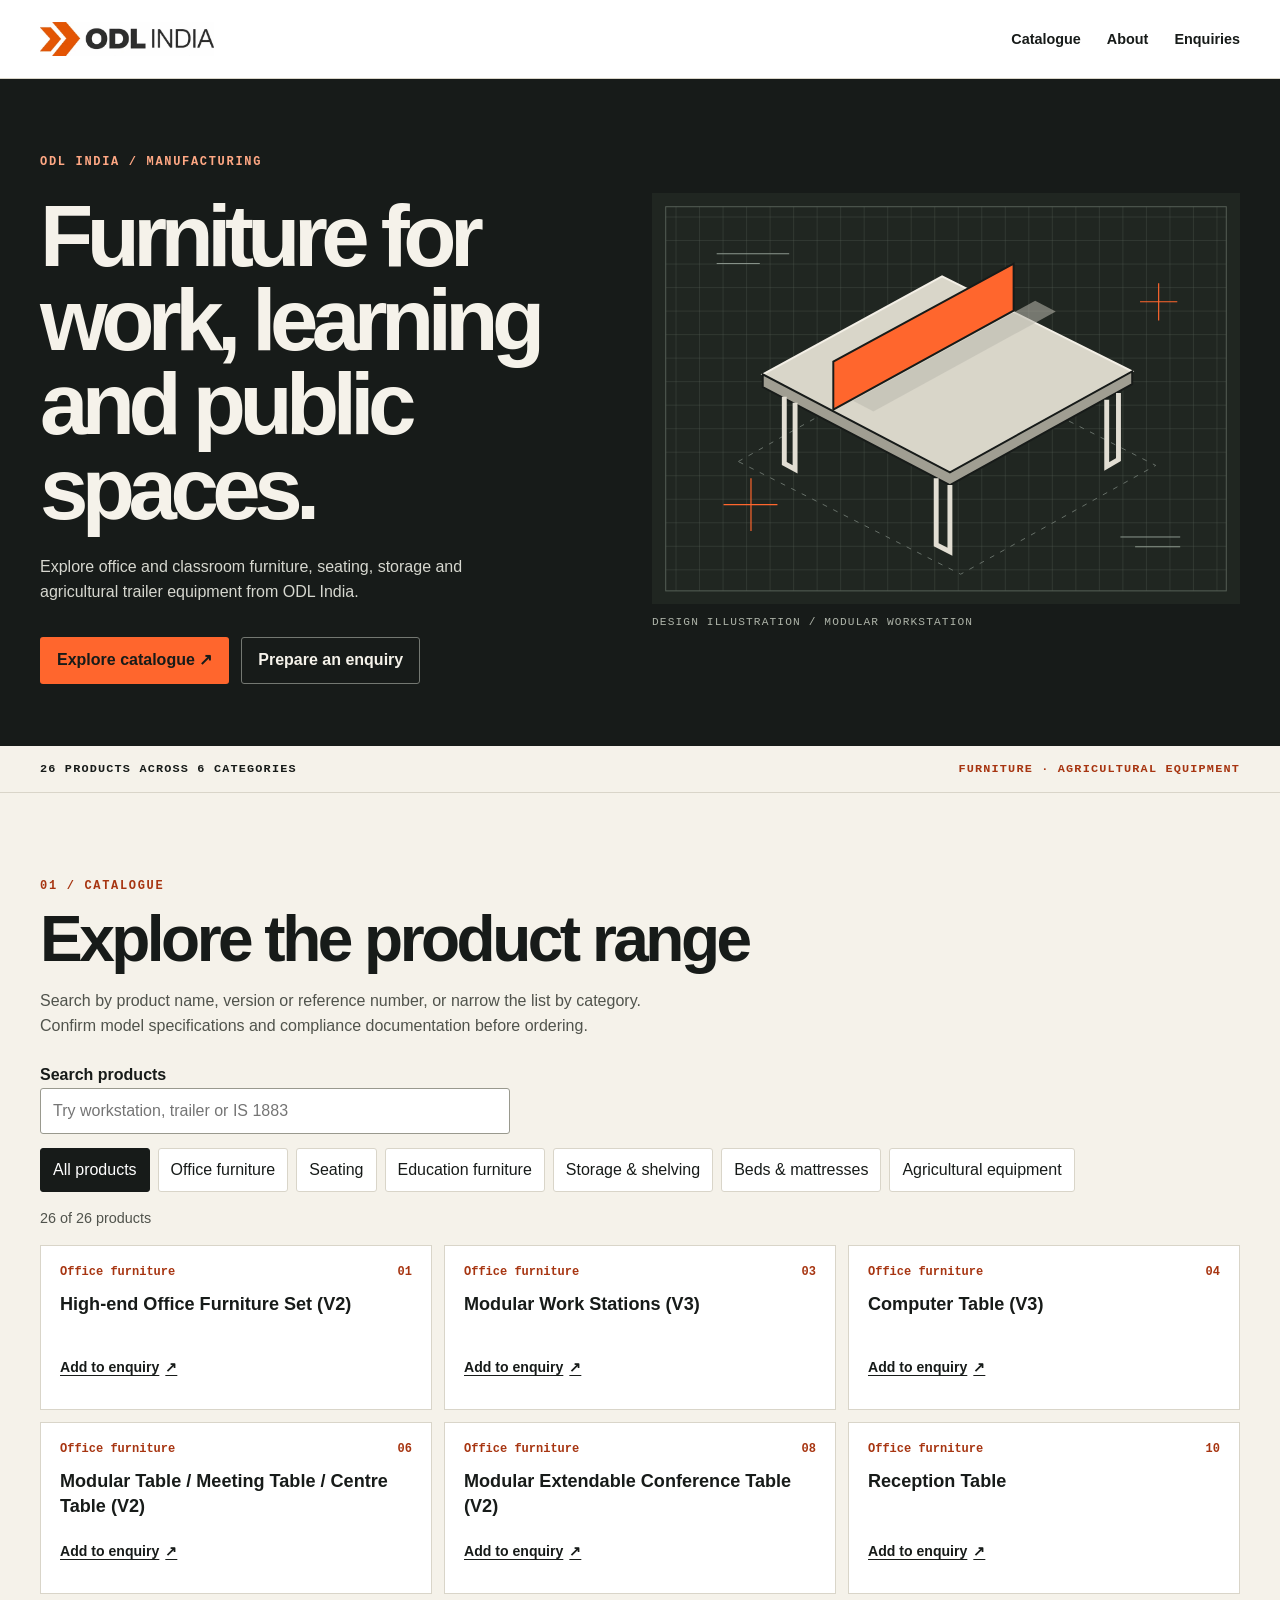
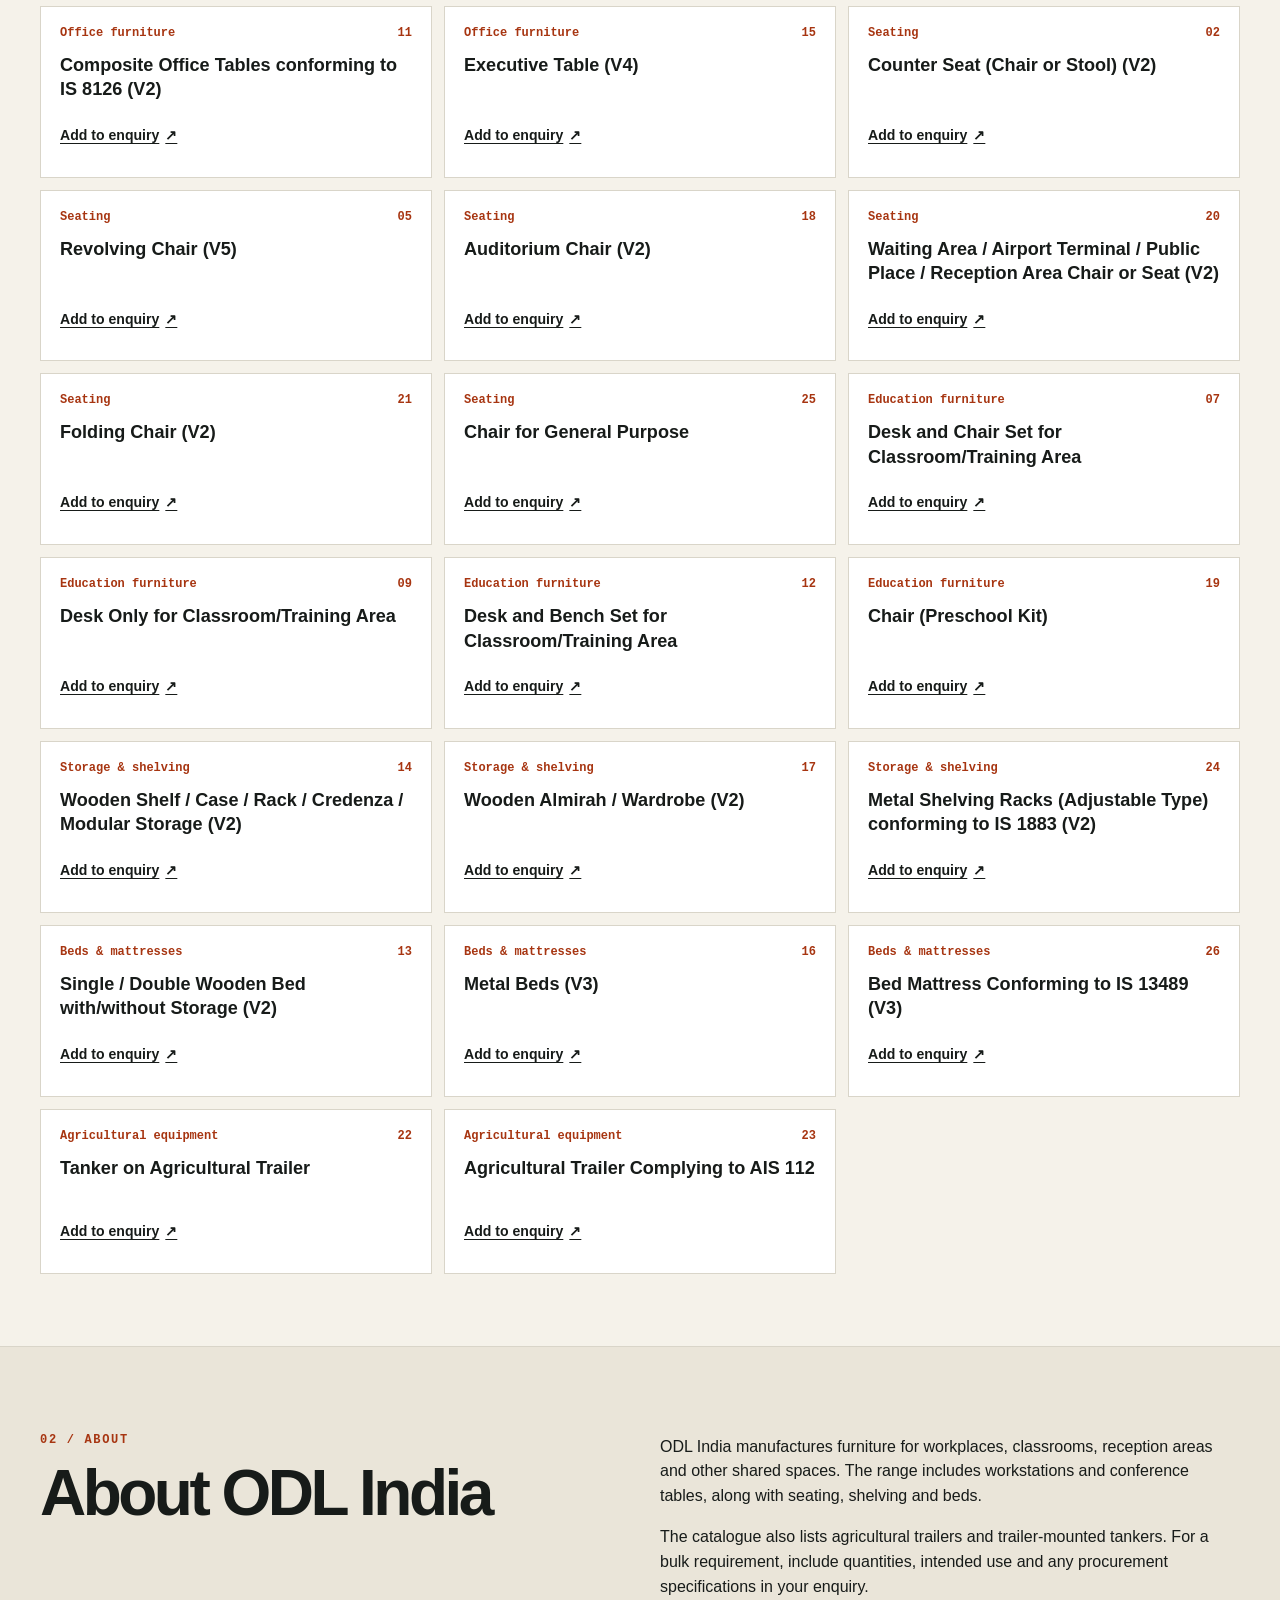
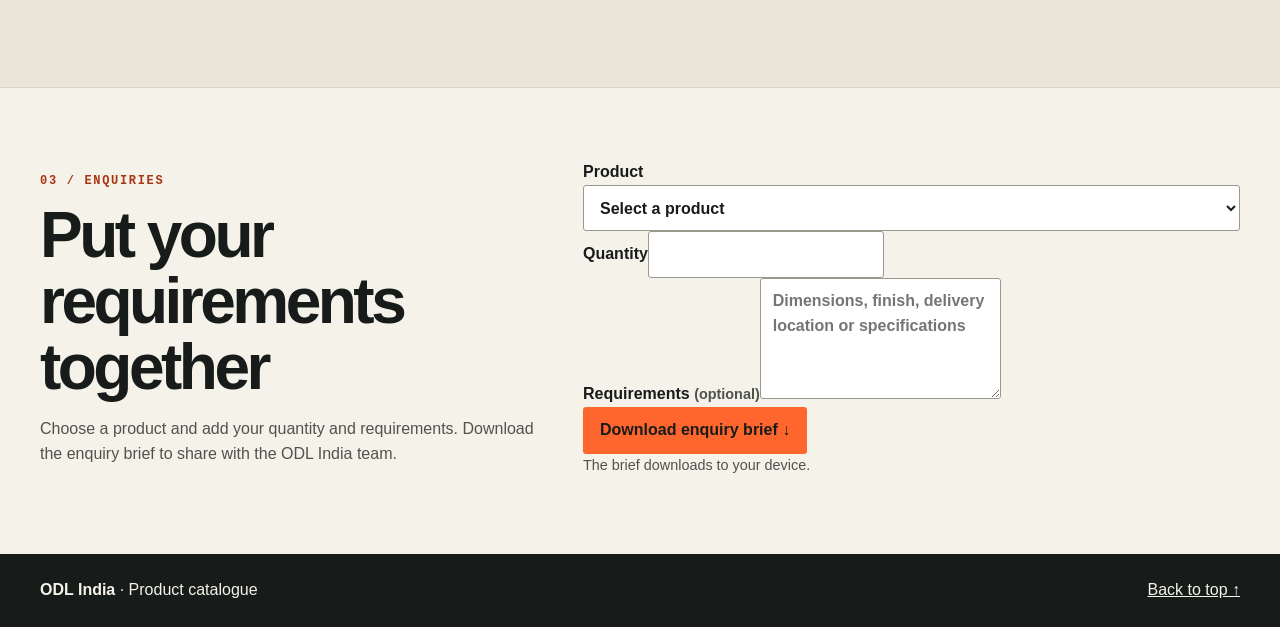
==== index.html @ 7ef58db2 "Build ODL India product catalogue" ====
<!doctype html>
<html lang="en-IN">
<head>
<meta charset="utf-8">
<meta name="viewport" content="width=device-width, initial-scale=1">
<title>ODL India | Furniture & Agricultural Equipment Catalogue</title>
<meta name="description" content="Explore the ODL India catalogue of office furniture, seating, classroom furniture, storage, beds, mattresses and agricultural equipment.">
<meta name="theme-color" content="#171b19">
<link rel="icon" href="data:image/svg+xml,%3Csvg xmlns='http://www.w3.org/2000/svg' viewBox='0 0 48 48'%3E%3Cpath fill='%23e95314' d='M3 13h9l11 11-11 11H3l11-11zm12-5h12l16 16-16 16H15l16-16z'/%3E%3C/svg%3E">
<style>
:root{color-scheme:light;--ink:#171b19;--paper:#f5f2ea;--orange:#ff662d;--dark-orange:#a73511;--muted:#50534c;--line:#d9d5c9;--mono:ui-monospace,SFMono-Regular,Consolas,monospace}
*{box-sizing:border-box}body{margin:0;background:var(--paper);color:var(--ink);font-family:Arial,Helvetica,sans-serif;line-height:1.55}a{color:inherit}button,input,select,textarea{font:inherit}a,button,input,select,textarea{outline-offset:4px} :focus-visible{outline:3px solid #ad3c17} [hidden]{display:none!important}
.wrap{width:min(1200px,calc(100% - 48px));margin-inline:auto}.skip{position:absolute;top:0;left:1rem;z-index:2;background:white;padding:12px;transform:translateY(-110%)}.skip:focus{transform:none}
header{background:white;border-bottom:1px solid var(--line)}.nav{min-height:78px;display:flex;align-items:center;justify-content:space-between;gap:20px}.brand img{display:block;width:174px;height:auto}.nav nav{display:flex;gap:26px;align-items:center}.nav a{text-decoration:none;font-weight:700;font-size:.9rem}.nav a:hover{text-decoration:underline}
.hero{background:var(--ink);color:var(--paper);overflow:hidden}.hero-grid{display:grid;grid-template-columns:1fr 1fr;align-items:center;min-height:570px;gap:24px;padding-block:62px}.kicker{font-family:var(--mono);font-size:.75rem;letter-spacing:.14em;text-transform:uppercase;font-weight:700}.hero .kicker{color:#ffa884}.hero h1{font-size:clamp(3rem,6.8vw,6.5rem);line-height:.97;letter-spacing:-.075em;margin:22px 0 24px}.hero p:not(.kicker){color:#d6d7cf;max-width:49ch}.actions{display:flex;gap:12px;flex-wrap:wrap;margin-top:32px}.btn{display:inline-flex;align-items:center;justify-content:center;min-height:46px;padding:10px 16px;background:var(--orange);color:var(--ink);border:1px solid transparent;border-radius:3px;text-decoration:none;font-weight:700;cursor:pointer}.btn:hover{background:#ff865a}.btn.secondary{color:var(--paper);background:transparent;border-color:#747872}.btn.secondary:hover{background:#30352f}.hero figure{margin:0}.hero svg{display:block;width:100%;height:auto}.hero figcaption{color:#aeb4a9;font-family:var(--mono);font-size:.7rem;letter-spacing:.1em;text-transform:uppercase;margin-top:10px}
.band{border-bottom:1px solid var(--line)}.band .wrap{display:flex;justify-content:space-between;gap:12px;padding-block:16px;font:700 .74rem var(--mono);letter-spacing:.1em;text-transform:uppercase}.band span:last-child{color:var(--dark-orange)}
section{scroll-margin-top:20px}.section{padding-block:72px}.section h2{font-size:clamp(2.2rem,5vw,4.3rem);line-height:1.03;letter-spacing:-.055em;margin:8px 0 16px}.section .kicker{color:var(--dark-orange)}.intro{max-width:68ch;color:var(--muted)}.controls{margin:24px 0 14px}.controls label,label{display:block;font-weight:700}.controls input{width:min(100%,470px)}input,select,textarea{padding:10px 12px;background:white;border:1px solid #99998e;border-radius:3px;color:var(--ink);min-height:46px}textarea{resize:vertical}.filters{display:flex;gap:8px;flex-wrap:wrap;margin-top:14px}.filters button{padding:7px 12px;min-height:44px;background:white;border:1px solid var(--line);border-radius:3px;color:var(--ink);cursor:pointer}.filters button[aria-pressed=true]{color:white;background:var(--ink);border-color:var(--ink)}#count{min-height:24px;color:var(--muted);font-size:.9rem}.grid{display:grid;grid-template-columns:repeat(3,minmax(0,1fr));gap:12px}.grid article{background:#fff;border:1px solid var(--line);padding:19px;display:flex;flex-direction:column;min-height:165px}.card-label{display:flex;justify-content:space-between;gap:12px;margin:0;color:var(--dark-orange);font:700 .75rem var(--mono)}.grid h3{font-size:1.13rem;line-height:1.35;margin:13px 0 12px}.grid a{margin-top:auto;align-self:flex-start;min-height:44px;display:inline-flex;align-items:center;gap:6px;font-size:.88rem;font-weight:700;text-underline-offset:3px}
.about{border-block:1px solid var(--line);background:#eae5d9}.split{display:grid;grid-template-columns:1fr 1fr;gap:40px;align-items:start}.enquiry form{background:#fff;border:1px solid var(--line);padding:22px;display:grid;gap:13px;min-width:0}.enquiry input,.enquiry select,.enquiry textarea{width:100%;display:block;margin-top:5px}.enquiry .btn{justify-self:start}.form-note{font-size:.9rem;color:var(--muted);margin:0}.enquiry output{font-size:.9rem}footer{background:var(--ink);color:var(--paper)}footer .wrap{display:flex;justify-content:space-between;gap:14px;padding-block:24px}footer p{margin:0}
@media(max-width:850px){.grid{grid-template-columns:repeat(2,minmax(0,1fr))}.hero-grid{min-height:unset}.split{gap:24px}}
@media(max-width:650px){.wrap{width:calc(100% - 32px)}.nav{align-items:flex-start;flex-direction:column;gap:12px;padding-block:16px}.nav nav{gap:18px;flex-wrap:wrap}.brand img{width:144px}.hero-grid,.split{grid-template-columns:1fr}.hero-grid,.section{padding-block:42px}.hero-grid{gap:35px}.grid{grid-template-columns:1fr}.band .wrap,footer .wrap{flex-wrap:wrap}.hero h1{font-size:clamp(3rem,14vw,5rem)}}
@media(prefers-reduced-motion:no-preference){.btn,.filters button{transition:background-color .15s}}
</style>
</head>
<body>
<a class="skip" href="#main">Skip to content</a>
<header id="top"><div class="wrap nav">
<a class="brand" href="#top" aria-label="ODL India home"><img src="[data-uri]" alt="ODL India" width="174" height="34"></a>
<nav aria-label="Main navigation"><a href="#catalogue">Catalogue</a><a href="#about">About</a><a href="#enquiry">Enquiries</a></nav>
</div></header>
<main id="main">
<section class="hero"><div class="wrap hero-grid"><div>
<p class="kicker">ODL India / Manufacturing</p>
<h1>Furniture for work, learning and public spaces.</h1>
<p>Explore office and classroom furniture, seating, storage and agricultural trailer equipment from ODL India.</p>
<div class="actions"><a class="btn" href="#catalogue">Explore catalogue ↗</a><a class="btn secondary" href="#enquiry">Prepare an enquiry</a></div>
</div><figure><svg viewBox="0 0 600 420" role="img" aria-labelledby="sketch-title" xmlns="http://www.w3.org/2000/svg">
<title id="sketch-title">Concept illustration of a modular workstation</title>
<defs><pattern id="draft-grid" width="24" height="24" patternUnits="userSpaceOnUse"><path d="M24 0H0V24" fill="none" stroke="#566057" stroke-width=".6"/></pattern></defs>
<rect width="600" height="420" fill="#202621"/><rect x="14" y="14" width="572" height="392" fill="url(#draft-grid)" stroke="#566057"/>
<path d="M88 274l199-112 227 116-199 111z" fill="none" stroke="#68716a" stroke-dasharray="5 7"/>
<path d="M113 185l183-100 194 97-186 103z" fill="#d9d6c9" stroke="#f3efe6" stroke-width="2"/>
<path d="M113 185v13l191 100 186-103v-13L304 285z" fill="#a09e92" stroke="#171b19" stroke-width="2"/>
<path d="M135 208v68l11 6v-68m144 77v68l14 7v-68m160-87v68l12-7v-68" fill="none" stroke="#e2ded3" stroke-width="5"/>
<path d="M185 221l184-101v-48L185 172z" fill="#ff662d" stroke="#171b19" stroke-width="2"/>
<path d="M205 212l186-102 21 11-186 102z" fill="#bcbbb0" opacity=".55"/>
<path d="M73 318h55m-27-27v54m397-234h38m-19-19v38" stroke="#ff662d" stroke-width="1.2"/>
<path d="M66 62h74m-74 10h44m368 279h61m-46 10h46" stroke="#8e9a90"/>
</svg><figcaption>Design illustration / Modular workstation</figcaption></figure></div></section>
<div class="band"><div class="wrap"><span>26 products across 6 categories</span><span>Furniture · Agricultural equipment</span></div></div>
<section id="catalogue" class="wrap section">
<p class="kicker">01 / Catalogue</p><h2>Explore the product range</h2>
<p class="intro">Search by product name, version or reference number, or narrow the list by category. Confirm model specifications and compliance documentation before ordering.</p>
<div class="controls" hidden><label for="search">Search products</label><input type="search" id="search" placeholder="Try workstation, trailer or IS 1883"><div class="filters" aria-label="Filter by category"><button type="button" data-filter="all" aria-pressed="true">All products</button><button type="button" data-filter="office" aria-pressed="false">Office furniture</button><button type="button" data-filter="seating" aria-pressed="false">Seating</button><button type="button" data-filter="education" aria-pressed="false">Education furniture</button><button type="button" data-filter="storage" aria-pressed="false">Storage &amp; shelving</button><button type="button" data-filter="beds" aria-pressed="false">Beds &amp; mattresses</button><button type="button" data-filter="agriculture" aria-pressed="false">Agricultural equipment</button></div></div>
<p id="count" role="status"></p>
<div class="grid"><article id="product-1" data-category="office"><p class="card-label"><span>Office furniture</span><span>01</span></p><h3>High-end Office Furniture Set (V2)</h3><a href="#enquiry" data-product="High-end Office Furniture Set (V2)">Add to enquiry <span aria-hidden="true">↗</span></a></article><article id="product-3" data-category="office"><p class="card-label"><span>Office furniture</span><span>03</span></p><h3>Modular Work Stations (V3)</h3><a href="#enquiry" data-product="Modular Work Stations (V3)">Add to enquiry <span aria-hidden="true">↗</span></a></article><article id="product-4" data-category="office"><p class="card-label"><span>Office furniture</span><span>04</span></p><h3>Computer Table (V3)</h3><a href="#enquiry" data-product="Computer Table (V3)">Add to enquiry <span aria-hidden="true">↗</span></a></article><article id="product-6" data-category="office"><p class="card-label"><span>Office furniture</span><span>06</span></p><h3>Modular Table / Meeting Table / Centre Table (V2)</h3><a href="#enquiry" data-product="Modular Table / Meeting Table / Centre Table (V2)">Add to enquiry <span aria-hidden="true">↗</span></a></article><article id="product-8" data-category="office"><p class="card-label"><span>Office furniture</span><span>08</span></p><h3>Modular Extendable Conference Table (V2)</h3><a href="#enquiry" data-product="Modular Extendable Conference Table (V2)">Add to enquiry <span aria-hidden="true">↗</span></a></article><article id="product-10" data-category="office"><p class="card-label"><span>Office furniture</span><span>10</span></p><h3>Reception Table</h3><a href="#enquiry" data-product="Reception Table">Add to enquiry <span aria-hidden="true">↗</span></a></article><article id="product-11" data-category="office"><p class="card-label"><span>Office furniture</span><span>11</span></p><h3>Composite Office Tables conforming to IS 8126 (V2)</h3><a href="#enquiry" data-product="Composite Office Tables conforming to IS 8126 (V2)">Add to enquiry <span aria-hidden="true">↗</span></a></article><article id="product-15" data-category="office"><p class="card-label"><span>Office furniture</span><span>15</span></p><h3>Executive Table (V4)</h3><a href="#enquiry" data-product="Executive Table (V4)">Add to enquiry <span aria-hidden="true">↗</span></a></article><article id="product-2" data-category="seating"><p class="card-label"><span>Seating</span><span>02</span></p><h3>Counter Seat (Chair or Stool) (V2)</h3><a href="#enquiry" data-product="Counter Seat (Chair or Stool) (V2)">Add to enquiry <span aria-hidden="true">↗</span></a></article><article id="product-5" data-category="seating"><p class="card-label"><span>Seating</span><span>05</span></p><h3>Revolving Chair (V5)</h3><a href="#enquiry" data-product="Revolving Chair (V5)">Add to enquiry <span aria-hidden="true">↗</span></a></article><article id="product-18" data-category="seating"><p class="card-label"><span>Seating</span><span>18</span></p><h3>Auditorium Chair (V2)</h3><a href="#enquiry" data-product="Auditorium Chair (V2)">Add to enquiry <span aria-hidden="true">↗</span></a></article><article id="product-20" data-category="seating"><p class="card-label"><span>Seating</span><span>20</span></p><h3>Waiting Area / Airport Terminal / Public Place / Reception Area Chair or Seat (V2)</h3><a href="#enquiry" data-product="Waiting Area / Airport Terminal / Public Place / Reception Area Chair or Seat (V2)">Add to enquiry <span aria-hidden="true">↗</span></a></article><article id="product-21" data-category="seating"><p class="card-label"><span>Seating</span><span>21</span></p><h3>Folding Chair (V2)</h3><a href="#enquiry" data-product="Folding Chair (V2)">Add to enquiry <span aria-hidden="true">↗</span></a></article><article id="product-25" data-category="seating"><p class="card-label"><span>Seating</span><span>25</span></p><h3>Chair for General Purpose</h3><a href="#enquiry" data-product="Chair for General Purpose">Add to enquiry <span aria-hidden="true">↗</span></a></article><article id="product-7" data-category="education"><p class="card-label"><span>Education furniture</span><span>07</span></p><h3>Desk and Chair Set for Classroom/Training Area</h3><a href="#enquiry" data-product="Desk and Chair Set for Classroom/Training Area">Add to enquiry <span aria-hidden="true">↗</span></a></article><article id="product-9" data-category="education"><p class="card-label"><span>Education furniture</span><span>09</span></p><h3>Desk Only for Classroom/Training Area</h3><a href="#enquiry" data-product="Desk Only for Classroom/Training Area">Add to enquiry <span aria-hidden="true">↗</span></a></article><article id="product-12" data-category="education"><p class="card-label"><span>Education furniture</span><span>12</span></p><h3>Desk and Bench Set for Classroom/Training Area</h3><a href="#enquiry" data-product="Desk and Bench Set for Classroom/Training Area">Add to enquiry <span aria-hidden="true">↗</span></a></article><article id="product-19" data-category="education"><p class="card-label"><span>Education furniture</span><span>19</span></p><h3>Chair (Preschool Kit)</h3><a href="#enquiry" data-product="Chair (Preschool Kit)">Add to enquiry <span aria-hidden="true">↗</span></a></article><article id="product-14" data-category="storage"><p class="card-label"><span>Storage &amp; shelving</span><span>14</span></p><h3>Wooden Shelf / Case / Rack / Credenza / Modular Storage (V2)</h3><a href="#enquiry" data-product="Wooden Shelf / Case / Rack / Credenza / Modular Storage (V2)">Add to enquiry <span aria-hidden="true">↗</span></a></article><article id="product-17" data-category="storage"><p class="card-label"><span>Storage &amp; shelving</span><span>17</span></p><h3>Wooden Almirah / Wardrobe (V2)</h3><a href="#enquiry" data-product="Wooden Almirah / Wardrobe (V2)">Add to enquiry <span aria-hidden="true">↗</span></a></article><article id="product-24" data-category="storage"><p class="card-label"><span>Storage &amp; shelving</span><span>24</span></p><h3>Metal Shelving Racks (Adjustable Type) conforming to IS 1883 (V2)</h3><a href="#enquiry" data-product="Metal Shelving Racks (Adjustable Type) conforming to IS 1883 (V2)">Add to enquiry <span aria-hidden="true">↗</span></a></article><article id="product-13" data-category="beds"><p class="card-label"><span>Beds &amp; mattresses</span><span>13</span></p><h3>Single / Double Wooden Bed with/without Storage (V2)</h3><a href="#enquiry" data-product="Single / Double Wooden Bed with/without Storage (V2)">Add to enquiry <span aria-hidden="true">↗</span></a></article><article id="product-16" data-category="beds"><p class="card-label"><span>Beds &amp; mattresses</span><span>16</span></p><h3>Metal Beds (V3)</h3><a href="#enquiry" data-product="Metal Beds (V3)">Add to enquiry <span aria-hidden="true">↗</span></a></article><article id="product-26" data-category="beds"><p class="card-label"><span>Beds &amp; mattresses</span><span>26</span></p><h3>Bed Mattress Conforming to IS 13489 (V3)</h3><a href="#enquiry" data-product="Bed Mattress Conforming to IS 13489 (V3)">Add to enquiry <span aria-hidden="true">↗</span></a></article><article id="product-22" data-category="agriculture"><p class="card-label"><span>Agricultural equipment</span><span>22</span></p><h3>Tanker on Agricultural Trailer</h3><a href="#enquiry" data-product="Tanker on Agricultural Trailer">Add to enquiry <span aria-hidden="true">↗</span></a></article><article id="product-23" data-category="agriculture"><p class="card-label"><span>Agricultural equipment</span><span>23</span></p><h3>Agricultural Trailer Complying to AIS 112</h3><a href="#enquiry" data-product="Agricultural Trailer Complying to AIS 112">Add to enquiry <span aria-hidden="true">↗</span></a></article></div>
</section>
<section id="about" class="about section"><div class="wrap split">
<div><p class="kicker">02 / About</p><h2>About ODL India</h2></div>
<div><p>ODL India manufactures furniture for workplaces, classrooms, reception areas and other shared spaces. The range includes workstations and conference tables, along with seating, shelving and beds.</p><p>The catalogue also lists agricultural trailers and trailer-mounted tankers. For a bulk requirement, include quantities, intended use and any procurement specifications in your enquiry.</p></div>
</div></section>
<section id="enquiry" class="wrap section split">
<div><p class="kicker">03 / Enquiries</p><h2>Put your requirements together</h2><p class="intro">Choose a product and add your quantity and requirements. Download the enquiry brief to share with the ODL India team.</p></div>
<form id="brief" hidden>
<label>Product<select name="product" required><option value="">Select a product</option><option>High-end Office Furniture Set (V2)</option><option>Modular Work Stations (V3)</option><option>Computer Table (V3)</option><option>Modular Table / Meeting Table / Centre Table (V2)</option><option>Modular Extendable Conference Table (V2)</option><option>Reception Table</option><option>Composite Office Tables conforming to IS 8126 (V2)</option><option>Executive Table (V4)</option><option>Counter Seat (Chair or Stool) (V2)</option><option>Revolving Chair (V5)</option><option>Auditorium Chair (V2)</option><option>Waiting Area / Airport Terminal / Public Place / Reception Area Chair or Seat (V2)</option><option>Folding Chair (V2)</option><option>Chair for General Purpose</option><option>Desk and Chair Set for Classroom/Training Area</option><option>Desk Only for Classroom/Training Area</option><option>Desk and Bench Set for Classroom/Training Area</option><option>Chair (Preschool Kit)</option><option>Wooden Shelf / Case / Rack / Credenza / Modular Storage (V2)</option><option>Wooden Almirah / Wardrobe (V2)</option><option>Metal Shelving Racks (Adjustable Type) conforming to IS 1883 (V2)</option><option>Single / Double Wooden Bed with/without Storage (V2)</option><option>Metal Beds (V3)</option><option>Bed Mattress Conforming to IS 13489 (V3)</option><option>Tanker on Agricultural Trailer</option><option>Agricultural Trailer Complying to AIS 112</option></select></label>
<label>Quantity<input name="quantity" type="number" min="1" step="1" required></label>
<label>Requirements <span class="form-note">(optional)</span><textarea name="requirements" rows="4" placeholder="Dimensions, finish, delivery location or specifications"></textarea></label>
<button class="btn" type="submit">Download enquiry brief ↓</button>
<p class="form-note">The brief downloads to your device.</p><output id="brief-status" role="status"></output>
</form>
<noscript><p>Enable JavaScript to download an enquiry brief.</p></noscript>
</section>
</main><footer><div class="wrap"><p><strong>ODL India</strong> · Product catalogue</p><a href="#top">Back to top ↑</a></div></footer>
<script>
const cards = [...document.querySelectorAll('[data-category]')];
const filters = [...document.querySelectorAll('[data-filter]')];
const search = document.querySelector('#search');
const form = document.querySelector('#brief');
let category = 'all';

function updateCatalogue() {
  const terms = search.value.toLowerCase().trim().split(/\s+/);
  let visible = 0;
  for (const card of cards) {
    const searchable = card.textContent.toLowerCase();
    const matchesCategory = category === 'all' || card.dataset.category === category;
    card.hidden = !matchesCategory || !terms.every(term => searchable.includes(term));
    if (!card.hidden) visible++;
  }
  document.querySelector('#count').textContent = visible
    ? `${visible} of ${cards.length} products`
    : 'No products match. Try another search or category.';
}
for (const button of filters) {
  button.addEventListener('click', () => {
    category = button.dataset.filter;
    for (const filter of filters) filter.setAttribute('aria-pressed', String(filter === button));
    updateCatalogue();
  });
}
search.addEventListener('input', updateCatalogue);
for (const link of document.querySelectorAll('[data-product]')) {
  link.addEventListener('click', () => {
    form.elements.product.value = link.dataset.product;
    form.elements.quantity.focus({preventScroll: true});
  });
}
form.addEventListener('submit', event => {
  event.preventDefault();
  const values = new FormData(form);
  const body = ['ODL India product enquiry', '', `Product: ${values.get('product')}`, `Quantity: ${values.get('quantity')}`, '', 'Requirements:', values.get('requirements') || '—'].join('\n');
  const url = URL.createObjectURL(new Blob([body], {type: 'text/plain;charset=utf-8'}));
  const download = document.createElement('a');
  download.href = url;
  download.download = 'ODL-India-enquiry.txt';
  download.click();
  setTimeout(() => URL.revokeObjectURL(url), 1000);
  document.querySelector('#brief-status').textContent = 'Your enquiry brief is ready to share.';
});
document.querySelector('.controls').hidden = false;
form.hidden = false;
updateCatalogue();
</script>
</body>
</html>
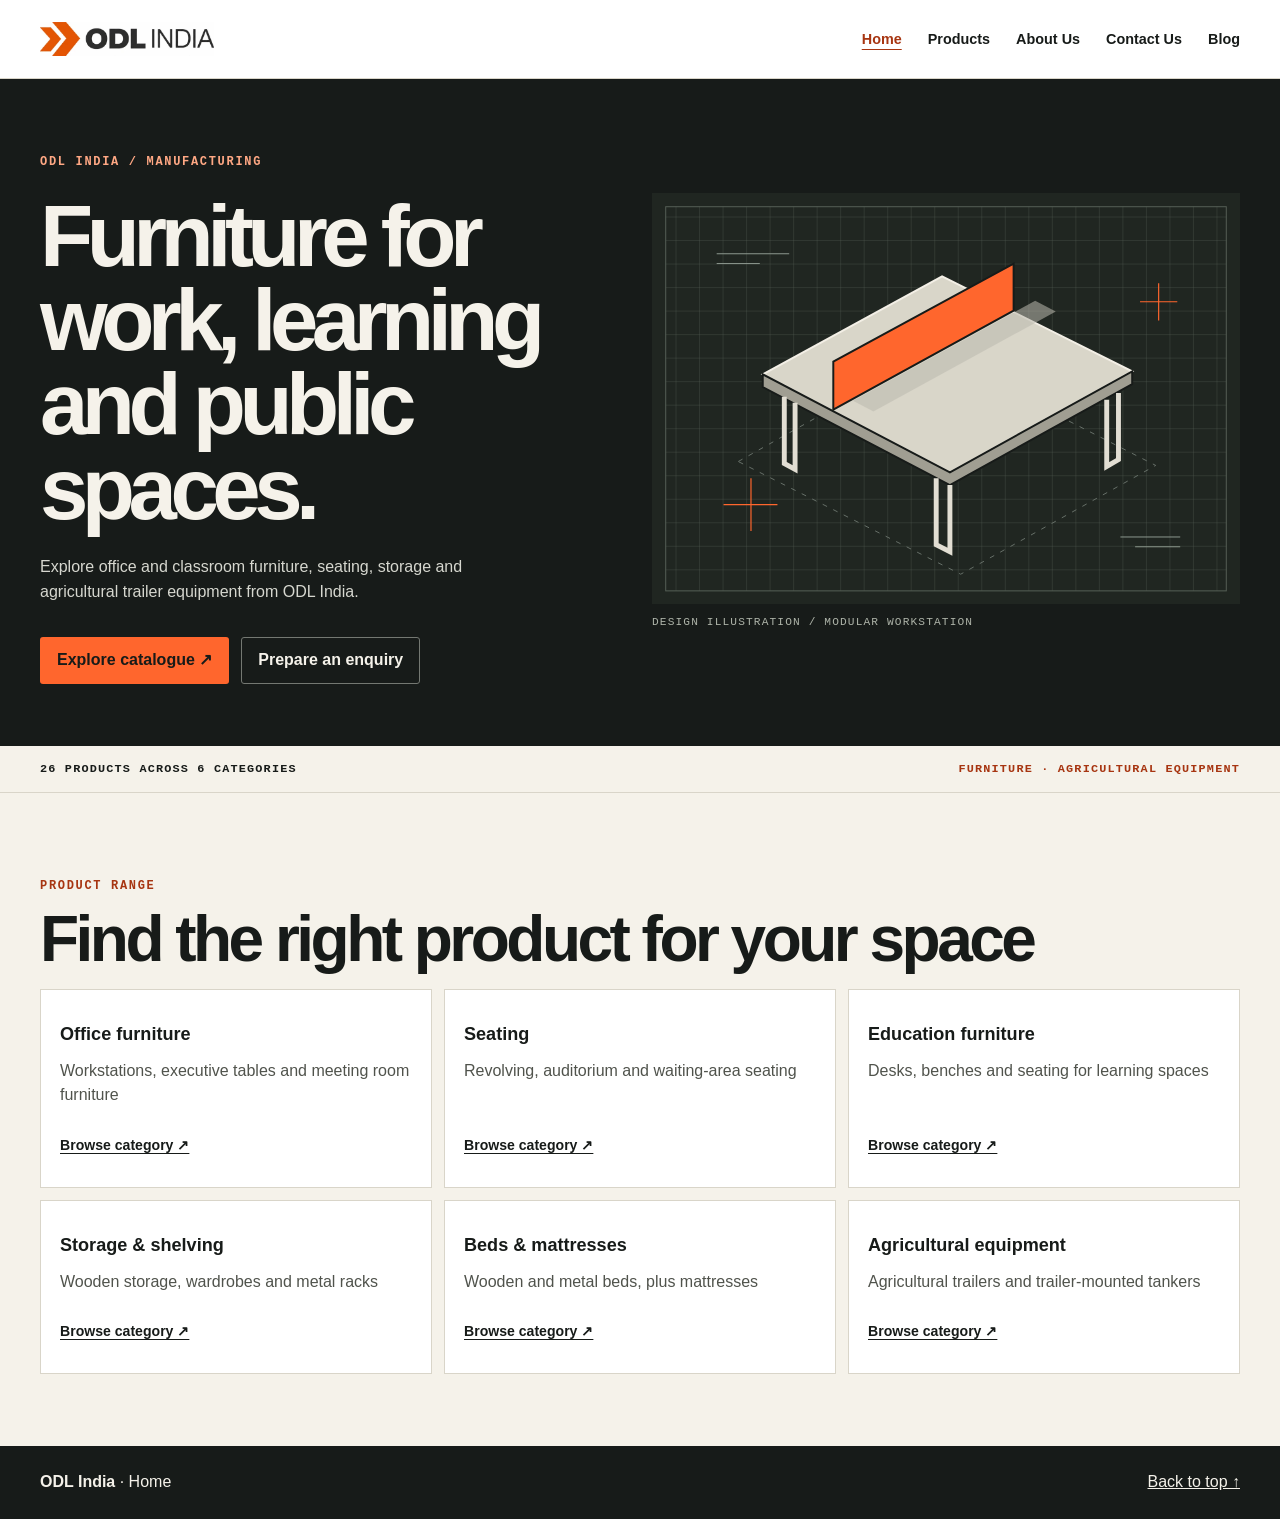
==== commit 6870d9a2: "Build five-page ODL India website" ====
--- a/index.html
+++ b/index.html
@@ -3,36 +3,24 @@
 <head>
 <meta charset="utf-8">
 <meta name="viewport" content="width=device-width, initial-scale=1">
-<title>ODL India | Furniture & Agricultural Equipment Catalogue</title>
-<meta name="description" content="Explore the ODL India catalogue of office furniture, seating, classroom furniture, storage, beds, mattresses and agricultural equipment.">
+<title>ODL India | Furniture &amp; Agricultural Equipment</title>
+<meta name="description" content="ODL India manufactures furniture for offices, classrooms and public spaces. Explore the furniture and agricultural equipment catalogue.">
 <meta name="theme-color" content="#171b19">
 <link rel="icon" href="data:image/svg+xml,%3Csvg xmlns='http://www.w3.org/2000/svg' viewBox='0 0 48 48'%3E%3Cpath fill='%23e95314' d='M3 13h9l11 11-11 11H3l11-11zm12-5h12l16 16-16 16H15l16-16z'/%3E%3C/svg%3E">
-<style>
-:root{color-scheme:light;--ink:#171b19;--paper:#f5f2ea;--orange:#ff662d;--dark-orange:#a73511;--muted:#50534c;--line:#d9d5c9;--mono:ui-monospace,SFMono-Regular,Consolas,monospace}
-*{box-sizing:border-box}body{margin:0;background:var(--paper);color:var(--ink);font-family:Arial,Helvetica,sans-serif;line-height:1.55}a{color:inherit}button,input,select,textarea{font:inherit}a,button,input,select,textarea{outline-offset:4px} :focus-visible{outline:3px solid #ad3c17} [hidden]{display:none!important}
-.wrap{width:min(1200px,calc(100% - 48px));margin-inline:auto}.skip{position:absolute;top:0;left:1rem;z-index:2;background:white;padding:12px;transform:translateY(-110%)}.skip:focus{transform:none}
-header{background:white;border-bottom:1px solid var(--line)}.nav{min-height:78px;display:flex;align-items:center;justify-content:space-between;gap:20px}.brand img{display:block;width:174px;height:auto}.nav nav{display:flex;gap:26px;align-items:center}.nav a{text-decoration:none;font-weight:700;font-size:.9rem}.nav a:hover{text-decoration:underline}
-.hero{background:var(--ink);color:var(--paper);overflow:hidden}.hero-grid{display:grid;grid-template-columns:1fr 1fr;align-items:center;min-height:570px;gap:24px;padding-block:62px}.kicker{font-family:var(--mono);font-size:.75rem;letter-spacing:.14em;text-transform:uppercase;font-weight:700}.hero .kicker{color:#ffa884}.hero h1{font-size:clamp(3rem,6.8vw,6.5rem);line-height:.97;letter-spacing:-.075em;margin:22px 0 24px}.hero p:not(.kicker){color:#d6d7cf;max-width:49ch}.actions{display:flex;gap:12px;flex-wrap:wrap;margin-top:32px}.btn{display:inline-flex;align-items:center;justify-content:center;min-height:46px;padding:10px 16px;background:var(--orange);color:var(--ink);border:1px solid transparent;border-radius:3px;text-decoration:none;font-weight:700;cursor:pointer}.btn:hover{background:#ff865a}.btn.secondary{color:var(--paper);background:transparent;border-color:#747872}.btn.secondary:hover{background:#30352f}.hero figure{margin:0}.hero svg{display:block;width:100%;height:auto}.hero figcaption{color:#aeb4a9;font-family:var(--mono);font-size:.7rem;letter-spacing:.1em;text-transform:uppercase;margin-top:10px}
-.band{border-bottom:1px solid var(--line)}.band .wrap{display:flex;justify-content:space-between;gap:12px;padding-block:16px;font:700 .74rem var(--mono);letter-spacing:.1em;text-transform:uppercase}.band span:last-child{color:var(--dark-orange)}
-section{scroll-margin-top:20px}.section{padding-block:72px}.section h2{font-size:clamp(2.2rem,5vw,4.3rem);line-height:1.03;letter-spacing:-.055em;margin:8px 0 16px}.section .kicker{color:var(--dark-orange)}.intro{max-width:68ch;color:var(--muted)}.controls{margin:24px 0 14px}.controls label,label{display:block;font-weight:700}.controls input{width:min(100%,470px)}input,select,textarea{padding:10px 12px;background:white;border:1px solid #99998e;border-radius:3px;color:var(--ink);min-height:46px}textarea{resize:vertical}.filters{display:flex;gap:8px;flex-wrap:wrap;margin-top:14px}.filters button{padding:7px 12px;min-height:44px;background:white;border:1px solid var(--line);border-radius:3px;color:var(--ink);cursor:pointer}.filters button[aria-pressed=true]{color:white;background:var(--ink);border-color:var(--ink)}#count{min-height:24px;color:var(--muted);font-size:.9rem}.grid{display:grid;grid-template-columns:repeat(3,minmax(0,1fr));gap:12px}.grid article{background:#fff;border:1px solid var(--line);padding:19px;display:flex;flex-direction:column;min-height:165px}.card-label{display:flex;justify-content:space-between;gap:12px;margin:0;color:var(--dark-orange);font:700 .75rem var(--mono)}.grid h3{font-size:1.13rem;line-height:1.35;margin:13px 0 12px}.grid a{margin-top:auto;align-self:flex-start;min-height:44px;display:inline-flex;align-items:center;gap:6px;font-size:.88rem;font-weight:700;text-underline-offset:3px}
-.about{border-block:1px solid var(--line);background:#eae5d9}.split{display:grid;grid-template-columns:1fr 1fr;gap:40px;align-items:start}.enquiry form{background:#fff;border:1px solid var(--line);padding:22px;display:grid;gap:13px;min-width:0}.enquiry input,.enquiry select,.enquiry textarea{width:100%;display:block;margin-top:5px}.enquiry .btn{justify-self:start}.form-note{font-size:.9rem;color:var(--muted);margin:0}.enquiry output{font-size:.9rem}footer{background:var(--ink);color:var(--paper)}footer .wrap{display:flex;justify-content:space-between;gap:14px;padding-block:24px}footer p{margin:0}
-@media(max-width:850px){.grid{grid-template-columns:repeat(2,minmax(0,1fr))}.hero-grid{min-height:unset}.split{gap:24px}}
-@media(max-width:650px){.wrap{width:calc(100% - 32px)}.nav{align-items:flex-start;flex-direction:column;gap:12px;padding-block:16px}.nav nav{gap:18px;flex-wrap:wrap}.brand img{width:144px}.hero-grid,.split{grid-template-columns:1fr}.hero-grid,.section{padding-block:42px}.hero-grid{gap:35px}.grid{grid-template-columns:1fr}.band .wrap,footer .wrap{flex-wrap:wrap}.hero h1{font-size:clamp(3rem,14vw,5rem)}}
-@media(prefers-reduced-motion:no-preference){.btn,.filters button{transition:background-color .15s}}
-</style>
+<link rel="stylesheet" href="styles.css">
+
 </head>
 <body>
 <a class="skip" href="#main">Skip to content</a>
 <header id="top"><div class="wrap nav">
-<a class="brand" href="#top" aria-label="ODL India home"><img src="[data-uri]" alt="ODL India" width="174" height="34"></a>
-<nav aria-label="Main navigation"><a href="#catalogue">Catalogue</a><a href="#about">About</a><a href="#enquiry">Enquiries</a></nav>
+<a class="brand" href="index.html" aria-label="ODL India home"><img src="[data-uri]" alt="ODL India" width="174" height="34"></a>
+<nav aria-label="Main navigation"><a href="index.html" aria-current="page">Home</a><a href="products.html">Products</a><a href="about.html">About Us</a><a href="contact.html">Contact Us</a><a href="blog.html">Blog</a></nav>
 </div></header>
-<main id="main">
-<section class="hero"><div class="wrap hero-grid"><div>
+<main id="main"><section class="hero"><div class="wrap hero-grid"><div>
 <p class="kicker">ODL India / Manufacturing</p>
 <h1>Furniture for work, learning and public spaces.</h1>
 <p>Explore office and classroom furniture, seating, storage and agricultural trailer equipment from ODL India.</p>
-<div class="actions"><a class="btn" href="#catalogue">Explore catalogue ↗</a><a class="btn secondary" href="#enquiry">Prepare an enquiry</a></div>
+<div class="actions"><a class="btn" href="products.html">Explore catalogue ↗</a><a class="btn secondary" href="contact.html">Prepare an enquiry</a></div>
 </div><figure><svg viewBox="0 0 600 420" role="img" aria-labelledby="sketch-title" xmlns="http://www.w3.org/2000/svg">
 <title id="sketch-title">Concept illustration of a modular workstation</title>
 <defs><pattern id="draft-grid" width="24" height="24" patternUnits="userSpaceOnUse"><path d="M24 0H0V24" fill="none" stroke="#566057" stroke-width=".6"/></pattern></defs>
@@ -45,80 +33,7 @@
 <path d="M205 212l186-102 21 11-186 102z" fill="#bcbbb0" opacity=".55"/>
 <path d="M73 318h55m-27-27v54m397-234h38m-19-19v38" stroke="#ff662d" stroke-width="1.2"/>
 <path d="M66 62h74m-74 10h44m368 279h61m-46 10h46" stroke="#8e9a90"/>
-</svg><figcaption>Design illustration / Modular workstation</figcaption></figure></div></section>
-<div class="band"><div class="wrap"><span>26 products across 6 categories</span><span>Furniture · Agricultural equipment</span></div></div>
-<section id="catalogue" class="wrap section">
-<p class="kicker">01 / Catalogue</p><h2>Explore the product range</h2>
-<p class="intro">Search by product name, version or reference number, or narrow the list by category. Confirm model specifications and compliance documentation before ordering.</p>
-<div class="controls" hidden><label for="search">Search products</label><input type="search" id="search" placeholder="Try workstation, trailer or IS 1883"><div class="filters" aria-label="Filter by category"><button type="button" data-filter="all" aria-pressed="true">All products</button><button type="button" data-filter="office" aria-pressed="false">Office furniture</button><button type="button" data-filter="seating" aria-pressed="false">Seating</button><button type="button" data-filter="education" aria-pressed="false">Education furniture</button><button type="button" data-filter="storage" aria-pressed="false">Storage &amp; shelving</button><button type="button" data-filter="beds" aria-pressed="false">Beds &amp; mattresses</button><button type="button" data-filter="agriculture" aria-pressed="false">Agricultural equipment</button></div></div>
-<p id="count" role="status"></p>
-<div class="grid"><article id="product-1" data-category="office"><p class="card-label"><span>Office furniture</span><span>01</span></p><h3>High-end Office Furniture Set (V2)</h3><a href="#enquiry" data-product="High-end Office Furniture Set (V2)">Add to enquiry <span aria-hidden="true">↗</span></a></article><article id="product-3" data-category="office"><p class="card-label"><span>Office furniture</span><span>03</span></p><h3>Modular Work Stations (V3)</h3><a href="#enquiry" data-product="Modular Work Stations (V3)">Add to enquiry <span aria-hidden="true">↗</span></a></article><article id="product-4" data-category="office"><p class="card-label"><span>Office furniture</span><span>04</span></p><h3>Computer Table (V3)</h3><a href="#enquiry" data-product="Computer Table (V3)">Add to enquiry <span aria-hidden="true">↗</span></a></article><article id="product-6" data-category="office"><p class="card-label"><span>Office furniture</span><span>06</span></p><h3>Modular Table / Meeting Table / Centre Table (V2)</h3><a href="#enquiry" data-product="Modular Table / Meeting Table / Centre Table (V2)">Add to enquiry <span aria-hidden="true">↗</span></a></article><article id="product-8" data-category="office"><p class="card-label"><span>Office furniture</span><span>08</span></p><h3>Modular Extendable Conference Table (V2)</h3><a href="#enquiry" data-product="Modular Extendable Conference Table (V2)">Add to enquiry <span aria-hidden="true">↗</span></a></article><article id="product-10" data-category="office"><p class="card-label"><span>Office furniture</span><span>10</span></p><h3>Reception Table</h3><a href="#enquiry" data-product="Reception Table">Add to enquiry <span aria-hidden="true">↗</span></a></article><article id="product-11" data-category="office"><p class="card-label"><span>Office furniture</span><span>11</span></p><h3>Composite Office Tables conforming to IS 8126 (V2)</h3><a href="#enquiry" data-product="Composite Office Tables conforming to IS 8126 (V2)">Add to enquiry <span aria-hidden="true">↗</span></a></article><article id="product-15" data-category="office"><p class="card-label"><span>Office furniture</span><span>15</span></p><h3>Executive Table (V4)</h3><a href="#enquiry" data-product="Executive Table (V4)">Add to enquiry <span aria-hidden="true">↗</span></a></article><article id="product-2" data-category="seating"><p class="card-label"><span>Seating</span><span>02</span></p><h3>Counter Seat (Chair or Stool) (V2)</h3><a href="#enquiry" data-product="Counter Seat (Chair or Stool) (V2)">Add to enquiry <span aria-hidden="true">↗</span></a></article><article id="product-5" data-category="seating"><p class="card-label"><span>Seating</span><span>05</span></p><h3>Revolving Chair (V5)</h3><a href="#enquiry" data-product="Revolving Chair (V5)">Add to enquiry <span aria-hidden="true">↗</span></a></article><article id="product-18" data-category="seating"><p class="card-label"><span>Seating</span><span>18</span></p><h3>Auditorium Chair (V2)</h3><a href="#enquiry" data-product="Auditorium Chair (V2)">Add to enquiry <span aria-hidden="true">↗</span></a></article><article id="product-20" data-category="seating"><p class="card-label"><span>Seating</span><span>20</span></p><h3>Waiting Area / Airport Terminal / Public Place / Reception Area Chair or Seat (V2)</h3><a href="#enquiry" data-product="Waiting Area / Airport Terminal / Public Place / Reception Area Chair or Seat (V2)">Add to enquiry <span aria-hidden="true">↗</span></a></article><article id="product-21" data-category="seating"><p class="card-label"><span>Seating</span><span>21</span></p><h3>Folding Chair (V2)</h3><a href="#enquiry" data-product="Folding Chair (V2)">Add to enquiry <span aria-hidden="true">↗</span></a></article><article id="product-25" data-category="seating"><p class="card-label"><span>Seating</span><span>25</span></p><h3>Chair for General Purpose</h3><a href="#enquiry" data-product="Chair for General Purpose">Add to enquiry <span aria-hidden="true">↗</span></a></article><article id="product-7" data-category="education"><p class="card-label"><span>Education furniture</span><span>07</span></p><h3>Desk and Chair Set for Classroom/Training Area</h3><a href="#enquiry" data-product="Desk and Chair Set for Classroom/Training Area">Add to enquiry <span aria-hidden="true">↗</span></a></article><article id="product-9" data-category="education"><p class="card-label"><span>Education furniture</span><span>09</span></p><h3>Desk Only for Classroom/Training Area</h3><a href="#enquiry" data-product="Desk Only for Classroom/Training Area">Add to enquiry <span aria-hidden="true">↗</span></a></article><article id="product-12" data-category="education"><p class="card-label"><span>Education furniture</span><span>12</span></p><h3>Desk and Bench Set for Classroom/Training Area</h3><a href="#enquiry" data-product="Desk and Bench Set for Classroom/Training Area">Add to enquiry <span aria-hidden="true">↗</span></a></article><article id="product-19" data-category="education"><p class="card-label"><span>Education furniture</span><span>19</span></p><h3>Chair (Preschool Kit)</h3><a href="#enquiry" data-product="Chair (Preschool Kit)">Add to enquiry <span aria-hidden="true">↗</span></a></article><article id="product-14" data-category="storage"><p class="card-label"><span>Storage &amp; shelving</span><span>14</span></p><h3>Wooden Shelf / Case / Rack / Credenza / Modular Storage (V2)</h3><a href="#enquiry" data-product="Wooden Shelf / Case / Rack / Credenza / Modular Storage (V2)">Add to enquiry <span aria-hidden="true">↗</span></a></article><article id="product-17" data-category="storage"><p class="card-label"><span>Storage &amp; shelving</span><span>17</span></p><h3>Wooden Almirah / Wardrobe (V2)</h3><a href="#enquiry" data-product="Wooden Almirah / Wardrobe (V2)">Add to enquiry <span aria-hidden="true">↗</span></a></article><article id="product-24" data-category="storage"><p class="card-label"><span>Storage &amp; shelving</span><span>24</span></p><h3>Metal Shelving Racks (Adjustable Type) conforming to IS 1883 (V2)</h3><a href="#enquiry" data-product="Metal Shelving Racks (Adjustable Type) conforming to IS 1883 (V2)">Add to enquiry <span aria-hidden="true">↗</span></a></article><article id="product-13" data-category="beds"><p class="card-label"><span>Beds &amp; mattresses</span><span>13</span></p><h3>Single / Double Wooden Bed with/without Storage (V2)</h3><a href="#enquiry" data-product="Single / Double Wooden Bed with/without Storage (V2)">Add to enquiry <span aria-hidden="true">↗</span></a></article><article id="product-16" data-category="beds"><p class="card-label"><span>Beds &amp; mattresses</span><span>16</span></p><h3>Metal Beds (V3)</h3><a href="#enquiry" data-product="Metal Beds (V3)">Add to enquiry <span aria-hidden="true">↗</span></a></article><article id="product-26" data-category="beds"><p class="card-label"><span>Beds &amp; mattresses</span><span>26</span></p><h3>Bed Mattress Conforming to IS 13489 (V3)</h3><a href="#enquiry" data-product="Bed Mattress Conforming to IS 13489 (V3)">Add to enquiry <span aria-hidden="true">↗</span></a></article><article id="product-22" data-category="agriculture"><p class="card-label"><span>Agricultural equipment</span><span>22</span></p><h3>Tanker on Agricultural Trailer</h3><a href="#enquiry" data-product="Tanker on Agricultural Trailer">Add to enquiry <span aria-hidden="true">↗</span></a></article><article id="product-23" data-category="agriculture"><p class="card-label"><span>Agricultural equipment</span><span>23</span></p><h3>Agricultural Trailer Complying to AIS 112</h3><a href="#enquiry" data-product="Agricultural Trailer Complying to AIS 112">Add to enquiry <span aria-hidden="true">↗</span></a></article></div>
-</section>
-<section id="about" class="about section"><div class="wrap split">
-<div><p class="kicker">02 / About</p><h2>About ODL India</h2></div>
-<div><p>ODL India manufactures furniture for workplaces, classrooms, reception areas and other shared spaces. The range includes workstations and conference tables, along with seating, shelving and beds.</p><p>The catalogue also lists agricultural trailers and trailer-mounted tankers. For a bulk requirement, include quantities, intended use and any procurement specifications in your enquiry.</p></div>
-</div></section>
-<section id="enquiry" class="wrap section split">
-<div><p class="kicker">03 / Enquiries</p><h2>Put your requirements together</h2><p class="intro">Choose a product and add your quantity and requirements. Download the enquiry brief to share with the ODL India team.</p></div>
-<form id="brief" hidden>
-<label>Product<select name="product" required><option value="">Select a product</option><option>High-end Office Furniture Set (V2)</option><option>Modular Work Stations (V3)</option><option>Computer Table (V3)</option><option>Modular Table / Meeting Table / Centre Table (V2)</option><option>Modular Extendable Conference Table (V2)</option><option>Reception Table</option><option>Composite Office Tables conforming to IS 8126 (V2)</option><option>Executive Table (V4)</option><option>Counter Seat (Chair or Stool) (V2)</option><option>Revolving Chair (V5)</option><option>Auditorium Chair (V2)</option><option>Waiting Area / Airport Terminal / Public Place / Reception Area Chair or Seat (V2)</option><option>Folding Chair (V2)</option><option>Chair for General Purpose</option><option>Desk and Chair Set for Classroom/Training Area</option><option>Desk Only for Classroom/Training Area</option><option>Desk and Bench Set for Classroom/Training Area</option><option>Chair (Preschool Kit)</option><option>Wooden Shelf / Case / Rack / Credenza / Modular Storage (V2)</option><option>Wooden Almirah / Wardrobe (V2)</option><option>Metal Shelving Racks (Adjustable Type) conforming to IS 1883 (V2)</option><option>Single / Double Wooden Bed with/without Storage (V2)</option><option>Metal Beds (V3)</option><option>Bed Mattress Conforming to IS 13489 (V3)</option><option>Tanker on Agricultural Trailer</option><option>Agricultural Trailer Complying to AIS 112</option></select></label>
-<label>Quantity<input name="quantity" type="number" min="1" step="1" required></label>
-<label>Requirements <span class="form-note">(optional)</span><textarea name="requirements" rows="4" placeholder="Dimensions, finish, delivery location or specifications"></textarea></label>
-<button class="btn" type="submit">Download enquiry brief ↓</button>
-<p class="form-note">The brief downloads to your device.</p><output id="brief-status" role="status"></output>
-</form>
-<noscript><p>Enable JavaScript to download an enquiry brief.</p></noscript>
-</section>
-</main><footer><div class="wrap"><p><strong>ODL India</strong> · Product catalogue</p><a href="#top">Back to top ↑</a></div></footer>
-<script>
-const cards = [...document.querySelectorAll('[data-category]')];
-const filters = [...document.querySelectorAll('[data-filter]')];
-const search = document.querySelector('#search');
-const form = document.querySelector('#brief');
-let category = 'all';
-
-function updateCatalogue() {
-  const terms = search.value.toLowerCase().trim().split(/\s+/);
-  let visible = 0;
-  for (const card of cards) {
-    const searchable = card.textContent.toLowerCase();
-    const matchesCategory = category === 'all' || card.dataset.category === category;
-    card.hidden = !matchesCategory || !terms.every(term => searchable.includes(term));
-    if (!card.hidden) visible++;
-  }
-  document.querySelector('#count').textContent = visible
-    ? `${visible} of ${cards.length} products`
-    : 'No products match. Try another search or category.';
-}
-for (const button of filters) {
-  button.addEventListener('click', () => {
-    category = button.dataset.filter;
-    for (const filter of filters) filter.setAttribute('aria-pressed', String(filter === button));
-    updateCatalogue();
-  });
-}
-search.addEventListener('input', updateCatalogue);
-for (const link of document.querySelectorAll('[data-product]')) {
-  link.addEventListener('click', () => {
-    form.elements.product.value = link.dataset.product;
-    form.elements.quantity.focus({preventScroll: true});
-  });
-}
-form.addEventListener('submit', event => {
-  event.preventDefault();
-  const values = new FormData(form);
-  const body = ['ODL India product enquiry', '', `Product: ${values.get('product')}`, `Quantity: ${values.get('quantity')}`, '', 'Requirements:', values.get('requirements') || '—'].join('\n');
-  const url = URL.createObjectURL(new Blob([body], {type: 'text/plain;charset=utf-8'}));
-  const download = document.createElement('a');
-  download.href = url;
-  download.download = 'ODL-India-enquiry.txt';
-  download.click();
-  setTimeout(() => URL.revokeObjectURL(url), 1000);
-  document.querySelector('#brief-status').textContent = 'Your enquiry brief is ready to share.';
-});
-document.querySelector('.controls').hidden = false;
-form.hidden = false;
-updateCatalogue();
-</script>
+</svg><figcaption>Design illustration / Modular workstation</figcaption></figure></div></section><div class="band"><div class="wrap"><span>26 products across 6 categories</span><span>Furniture · Agricultural equipment</span></div></div><section class="wrap section"><p class="kicker">Product range</p><h2>Find the right product for your space</h2><div class="grid home-grid"><article><h3>Office furniture</h3><p>Workstations, executive tables and meeting room furniture</p><a href="products.html?category=office">Browse category ↗</a></article><article><h3>Seating</h3><p>Revolving, auditorium and waiting-area seating</p><a href="products.html?category=seating">Browse category ↗</a></article><article><h3>Education furniture</h3><p>Desks, benches and seating for learning spaces</p><a href="products.html?category=education">Browse category ↗</a></article><article><h3>Storage &amp; shelving</h3><p>Wooden storage, wardrobes and metal racks</p><a href="products.html?category=storage">Browse category ↗</a></article><article><h3>Beds &amp; mattresses</h3><p>Wooden and metal beds, plus mattresses</p><a href="products.html?category=beds">Browse category ↗</a></article><article><h3>Agricultural equipment</h3><p>Agricultural trailers and trailer-mounted tankers</p><a href="products.html?category=agriculture">Browse category ↗</a></article></div></section></main>
+<footer><div class="wrap"><p><strong>ODL India</strong> · Home</p><a href="#top">Back to top ↑</a></div></footer>
 </body>
 </html>
--- a/styles.css
+++ b/styles.css
@@ -0,0 +1,21 @@
+
+:root{color-scheme:light;--ink:#171b19;--paper:#f5f2ea;--orange:#ff662d;--dark-orange:#a73511;--muted:#50534c;--line:#d9d5c9;--mono:ui-monospace,SFMono-Regular,Consolas,monospace}
+*{box-sizing:border-box}body{margin:0;background:var(--paper);color:var(--ink);font-family:Arial,Helvetica,sans-serif;line-height:1.55}a{color:inherit}button,input,select,textarea{font:inherit}a,button,input,select,textarea{outline-offset:4px} :focus-visible{outline:3px solid #ad3c17} [hidden]{display:none!important}
+.wrap{width:min(1200px,calc(100% - 48px));margin-inline:auto}.skip{position:absolute;top:0;left:1rem;z-index:2;background:white;padding:12px;transform:translateY(-110%)}.skip:focus{transform:none}
+header{background:white;border-bottom:1px solid var(--line)}.nav{min-height:78px;display:flex;align-items:center;justify-content:space-between;gap:20px}.brand img{display:block;width:174px;height:auto}.nav nav{display:flex;gap:26px;align-items:center}.nav a{text-decoration:none;font-weight:700;font-size:.9rem}.nav a:hover{text-decoration:underline}
+.hero{background:var(--ink);color:var(--paper);overflow:hidden}.hero-grid{display:grid;grid-template-columns:1fr 1fr;align-items:center;min-height:570px;gap:24px;padding-block:62px}.kicker{font-family:var(--mono);font-size:.75rem;letter-spacing:.14em;text-transform:uppercase;font-weight:700}.hero .kicker{color:#ffa884}.hero h1{font-size:clamp(3rem,6.8vw,6.5rem);line-height:.97;letter-spacing:-.075em;margin:22px 0 24px}.hero p:not(.kicker){color:#d6d7cf;max-width:49ch}.actions{display:flex;gap:12px;flex-wrap:wrap;margin-top:32px}.btn{display:inline-flex;align-items:center;justify-content:center;min-height:46px;padding:10px 16px;background:var(--orange);color:var(--ink);border:1px solid transparent;border-radius:3px;text-decoration:none;font-weight:700;cursor:pointer}.btn:hover{background:#ff865a}.btn.secondary{color:var(--paper);background:transparent;border-color:#747872}.btn.secondary:hover{background:#30352f}.hero figure{margin:0}.hero svg{display:block;width:100%;height:auto}.hero figcaption{color:#aeb4a9;font-family:var(--mono);font-size:.7rem;letter-spacing:.1em;text-transform:uppercase;margin-top:10px}
+.band{border-bottom:1px solid var(--line)}.band .wrap{display:flex;justify-content:space-between;gap:12px;padding-block:16px;font:700 .74rem var(--mono);letter-spacing:.1em;text-transform:uppercase}.band span:last-child{color:var(--dark-orange)}
+section{scroll-margin-top:20px}.section{padding-block:72px}.section h2{font-size:clamp(2.2rem,5vw,4.3rem);line-height:1.03;letter-spacing:-.055em;margin:8px 0 16px}.section .kicker{color:var(--dark-orange)}.intro{max-width:68ch;color:var(--muted)}.controls{margin:24px 0 14px}.controls label,label{display:block;font-weight:700}.controls input{width:min(100%,470px)}input,select,textarea{padding:10px 12px;background:white;border:1px solid #99998e;border-radius:3px;color:var(--ink);min-height:46px}textarea{resize:vertical}.filters{display:flex;gap:8px;flex-wrap:wrap;margin-top:14px}.filters button{padding:7px 12px;min-height:44px;background:white;border:1px solid var(--line);border-radius:3px;color:var(--ink);cursor:pointer}.filters button[aria-pressed=true]{color:white;background:var(--ink);border-color:var(--ink)}#count{min-height:24px;color:var(--muted);font-size:.9rem}.grid{display:grid;grid-template-columns:repeat(3,minmax(0,1fr));gap:12px}.grid article{background:#fff;border:1px solid var(--line);padding:19px;display:flex;flex-direction:column;min-height:165px}.card-label{display:flex;justify-content:space-between;gap:12px;margin:0;color:var(--dark-orange);font:700 .75rem var(--mono)}.grid h3{font-size:1.13rem;line-height:1.35;margin:13px 0 12px}.grid a{margin-top:auto;align-self:flex-start;min-height:44px;display:inline-flex;align-items:center;gap:6px;font-size:.88rem;font-weight:700;text-underline-offset:3px}
+.about{border-block:1px solid var(--line);background:#eae5d9}.split{display:grid;grid-template-columns:1fr 1fr;gap:40px;align-items:start}.enquiry form{background:#fff;border:1px solid var(--line);padding:22px;display:grid;gap:13px;min-width:0}.enquiry input,.enquiry select,.enquiry textarea{width:100%;display:block;margin-top:5px}.enquiry .btn{justify-self:start}.form-note{font-size:.9rem;color:var(--muted);margin:0}.enquiry output{font-size:.9rem}footer{background:var(--ink);color:var(--paper)}footer .wrap{display:flex;justify-content:space-between;gap:14px;padding-block:24px}footer p{margin:0}
+@media(max-width:850px){.grid{grid-template-columns:repeat(2,minmax(0,1fr))}.hero-grid{min-height:unset}.split{gap:24px}}
+@media(max-width:650px){.wrap{width:calc(100% - 32px)}.nav{align-items:flex-start;flex-direction:column;gap:12px;padding-block:16px}.nav nav{gap:18px;flex-wrap:wrap}.brand img{width:144px}.hero-grid,.split{grid-template-columns:1fr}.hero-grid,.section{padding-block:42px}.hero-grid{gap:35px}.grid{grid-template-columns:1fr}.band .wrap,footer .wrap{flex-wrap:wrap}.hero h1{font-size:clamp(3rem,14vw,5rem)}}
+@media(prefers-reduced-motion:no-preference){.btn,.filters button{transition:background-color .15s}}
+
+.nav nav a[aria-current="page"]{color:var(--dark-orange);text-decoration:underline;text-underline-offset:5px}
+.page-lead{background:var(--ink);color:var(--paper);padding-block:60px}
+.page-lead .kicker{color:#ffa884}.page-lead h1{font-size:clamp(2.7rem,7vw,5.5rem);line-height:1;letter-spacing:-.06em;margin:12px 0 16px}
+.page-lead p:last-child{max-width:64ch;color:#d6d7cf}
+.catalogue-note{margin-top:24px}.home-grid article p{color:var(--muted);margin-top:0}
+.blog article{max-width:75ch;border-top:1px solid var(--line);padding-block:22px}
+.blog h3{font-size:1.5rem;line-height:1.25;margin:.4em 0}.blog a{font-weight:700}
+@media(max-width:650px){.page-lead{padding-block:42px}.nav nav{gap:12px 18px}}
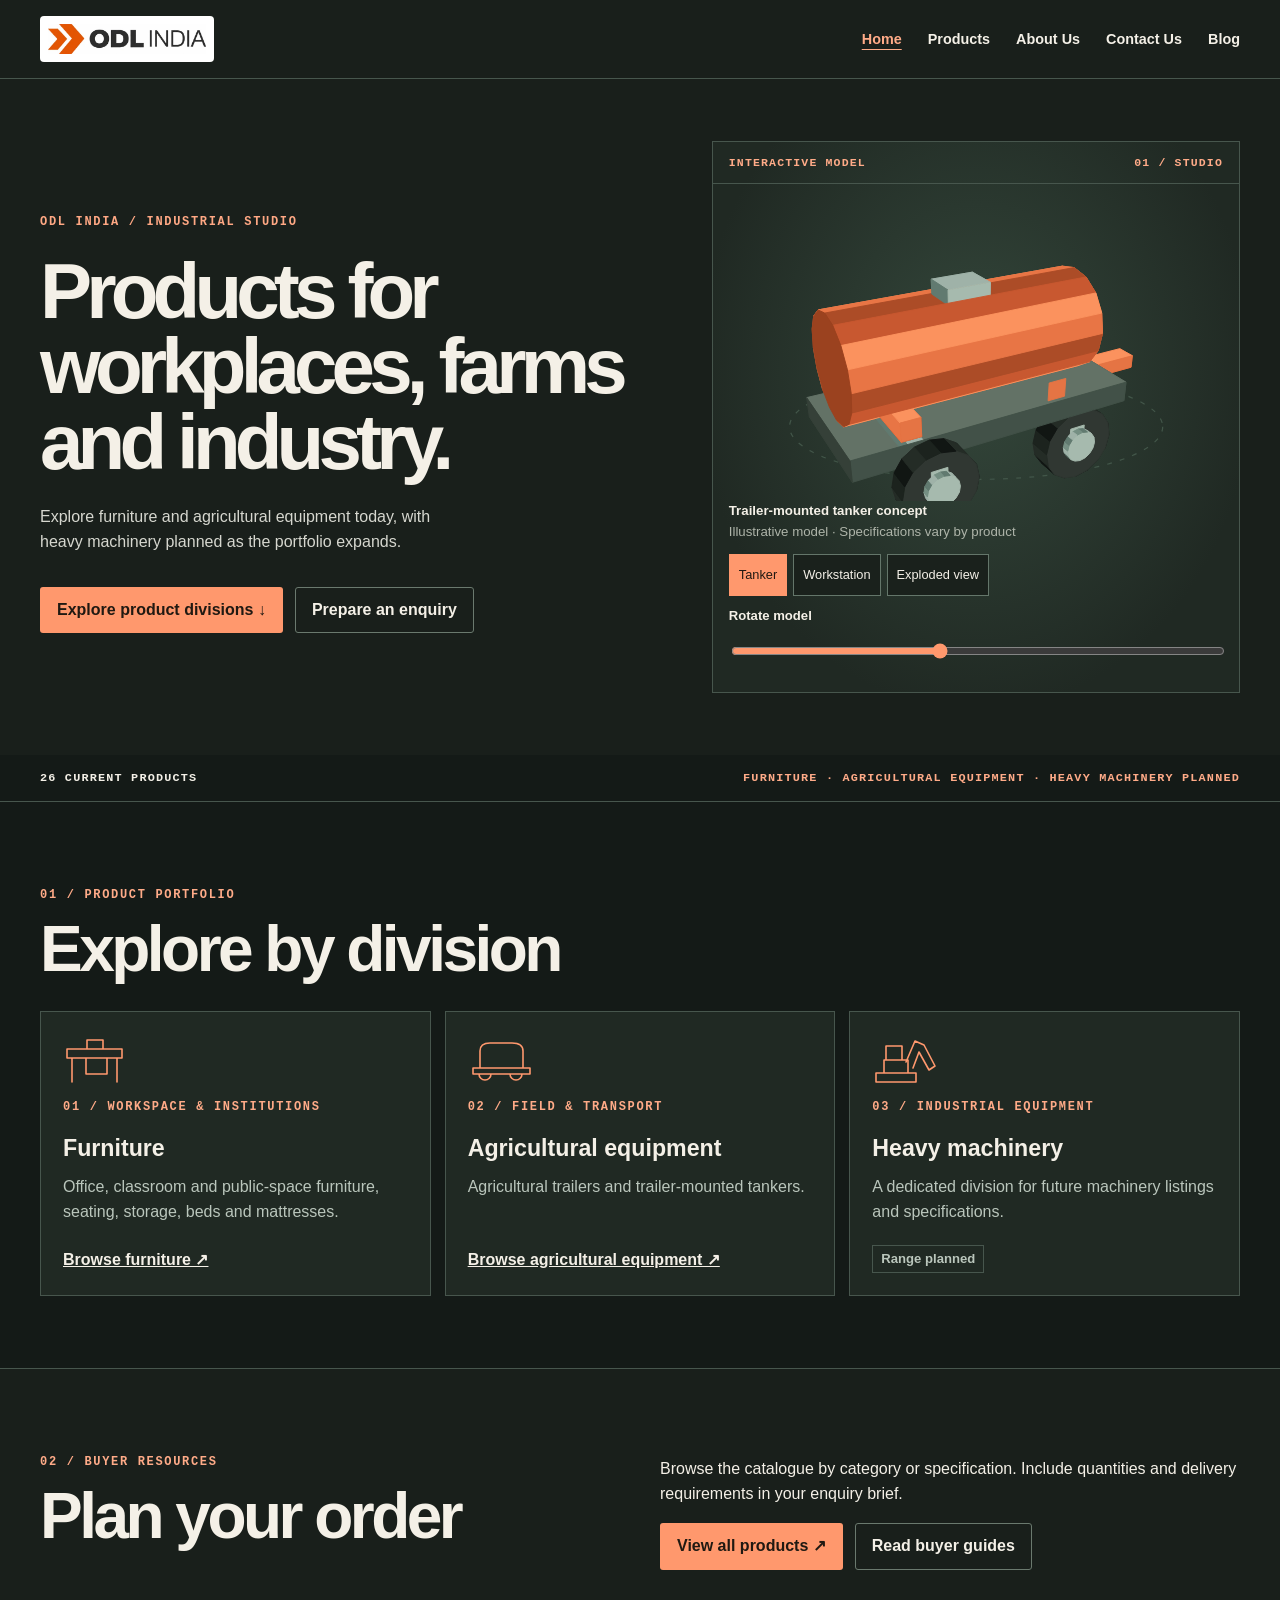
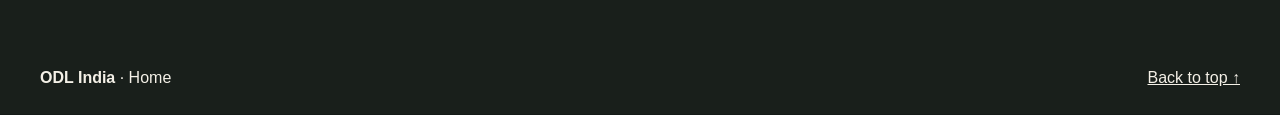
==== commit a7a9fb66: "Launch ODL India Industrial Studio redesign" ====
--- a/index.html
+++ b/index.html
@@ -3,12 +3,13 @@
 <head>
 <meta charset="utf-8">
 <meta name="viewport" content="width=device-width, initial-scale=1">
-<title>ODL India | Furniture &amp; Agricultural Equipment</title>
-<meta name="description" content="ODL India manufactures furniture for offices, classrooms and public spaces. Explore the furniture and agricultural equipment catalogue.">
+<title>ODL India | Furniture, Agricultural Equipment &amp; Machinery</title>
+<meta name="description" content="Explore ODL India’s furniture and agricultural equipment portfolio, with a dedicated division for future heavy machinery.">
 <meta name="theme-color" content="#171b19">
 <link rel="icon" href="data:image/svg+xml,%3Csvg xmlns='http://www.w3.org/2000/svg' viewBox='0 0 48 48'%3E%3Cpath fill='%23e95314' d='M3 13h9l11 11-11 11H3l11-11zm12-5h12l16 16-16 16H15l16-16z'/%3E%3C/svg%3E">
 <link rel="stylesheet" href="styles.css">
 
+<script defer src="studio.js"></script>
 </head>
 <body>
 <a class="skip" href="#main">Skip to content</a>
@@ -16,24 +17,21 @@
 <a class="brand" href="index.html" aria-label="ODL India home"><img src="[data-uri]" alt="ODL India" width="174" height="34"></a>
 <nav aria-label="Main navigation"><a href="index.html" aria-current="page">Home</a><a href="products.html">Products</a><a href="about.html">About Us</a><a href="contact.html">Contact Us</a><a href="blog.html">Blog</a></nav>
 </div></header>
-<main id="main"><section class="hero"><div class="wrap hero-grid"><div>
-<p class="kicker">ODL India / Manufacturing</p>
-<h1>Furniture for work, learning and public spaces.</h1>
-<p>Explore office and classroom furniture, seating, storage and agricultural trailer equipment from ODL India.</p>
-<div class="actions"><a class="btn" href="products.html">Explore catalogue ↗</a><a class="btn secondary" href="contact.html">Prepare an enquiry</a></div>
-</div><figure><svg viewBox="0 0 600 420" role="img" aria-labelledby="sketch-title" xmlns="http://www.w3.org/2000/svg">
-<title id="sketch-title">Concept illustration of a modular workstation</title>
-<defs><pattern id="draft-grid" width="24" height="24" patternUnits="userSpaceOnUse"><path d="M24 0H0V24" fill="none" stroke="#566057" stroke-width=".6"/></pattern></defs>
-<rect width="600" height="420" fill="#202621"/><rect x="14" y="14" width="572" height="392" fill="url(#draft-grid)" stroke="#566057"/>
-<path d="M88 274l199-112 227 116-199 111z" fill="none" stroke="#68716a" stroke-dasharray="5 7"/>
-<path d="M113 185l183-100 194 97-186 103z" fill="#d9d6c9" stroke="#f3efe6" stroke-width="2"/>
-<path d="M113 185v13l191 100 186-103v-13L304 285z" fill="#a09e92" stroke="#171b19" stroke-width="2"/>
-<path d="M135 208v68l11 6v-68m144 77v68l14 7v-68m160-87v68l12-7v-68" fill="none" stroke="#e2ded3" stroke-width="5"/>
-<path d="M185 221l184-101v-48L185 172z" fill="#ff662d" stroke="#171b19" stroke-width="2"/>
-<path d="M205 212l186-102 21 11-186 102z" fill="#bcbbb0" opacity=".55"/>
-<path d="M73 318h55m-27-27v54m397-234h38m-19-19v38" stroke="#ff662d" stroke-width="1.2"/>
-<path d="M66 62h74m-74 10h44m368 279h61m-46 10h46" stroke="#8e9a90"/>
-</svg><figcaption>Design illustration / Modular workstation</figcaption></figure></div></section><div class="band"><div class="wrap"><span>26 products across 6 categories</span><span>Furniture · Agricultural equipment</span></div></div><section class="wrap section"><p class="kicker">Product range</p><h2>Find the right product for your space</h2><div class="grid home-grid"><article><h3>Office furniture</h3><p>Workstations, executive tables and meeting room furniture</p><a href="products.html?category=office">Browse category ↗</a></article><article><h3>Seating</h3><p>Revolving, auditorium and waiting-area seating</p><a href="products.html?category=seating">Browse category ↗</a></article><article><h3>Education furniture</h3><p>Desks, benches and seating for learning spaces</p><a href="products.html?category=education">Browse category ↗</a></article><article><h3>Storage &amp; shelving</h3><p>Wooden storage, wardrobes and metal racks</p><a href="products.html?category=storage">Browse category ↗</a></article><article><h3>Beds &amp; mattresses</h3><p>Wooden and metal beds, plus mattresses</p><a href="products.html?category=beds">Browse category ↗</a></article><article><h3>Agricultural equipment</h3><p>Agricultural trailers and trailer-mounted tankers</p><a href="products.html?category=agriculture">Browse category ↗</a></article></div></section></main>
+<main id="main">
+<section class="hero"><div class="wrap hero-grid">
+<div><p class="kicker">ODL India / Industrial Studio</p><h1>Products for workplaces, farms and industry.</h1><p>Explore furniture and agricultural equipment today, with heavy machinery planned as the portfolio expands.</p><div class="actions"><a class="btn" href="#divisions">Explore product divisions ↓</a><a class="btn secondary" href="contact.html">Prepare an enquiry</a></div></div>
+<figure class="viewer" id="model-viewer">
+<div class="viewer-heading"><span>Interactive model</span><span>01 / Studio</span></div>
+<svg viewBox="0 0 440 265" role="img" aria-label="Illustrative 3D product model">
+<ellipse cx="220" cy="203" rx="156" ry="44" fill="none" stroke="#425649" stroke-dasharray="4 7"/>
+<g><path d="M86 182h262v8H86z" fill="#647268"/><rect x="109" y="86" width="199" height="84" rx="37" fill="#e57444"/><circle cx="143" cy="191" r="25" fill="#323733"/><circle cx="273" cy="191" r="25" fill="#323733"/></g></svg>
+<figcaption><strong id="model-name">Trailer-mounted tanker concept</strong><span>Illustrative model · Specifications vary by product</span></figcaption>
+<div class="viewer-controls" hidden><div class="model-options" aria-label="Select a model"><button type="button" data-model="trailer" aria-pressed="true">Tanker</button><button type="button" data-model="workstation" aria-pressed="false">Workstation</button><button type="button" id="explode" aria-pressed="false">Exploded view</button></div><label for="rotation">Rotate model</label><input id="rotation" type="range" min="-180" max="180" value="-29"></div>
+</figure></div></section>
+<div class="band"><div class="wrap"><span>26 current products</span><span>Furniture · Agricultural equipment · Heavy machinery planned</span></div></div>
+<section class="wrap section" id="divisions"><p class="kicker">01 / Product portfolio</p><h2>Explore by division</h2><div class="division-grid"><article class="division"><svg viewBox="0 0 68 52" width="68" height="52" fill="none" stroke="currentColor" stroke-width="1.6" stroke-linecap="round" stroke-linejoin="round" aria-hidden="true"><path d="M4 15h55v9H4zm5 9v24m45-24v24M24 15V6h16v9m-17 9v16h21V24"/></svg><p class="kicker">01 / Workspace & institutions</p><h3>Furniture</h3><p>Office, classroom and public-space furniture, seating, storage, beds and mattresses.</p><a href="products.html?category=furniture">Browse furniture ↗</a></article><article class="division"><svg viewBox="0 0 68 52" width="68" height="52" fill="none" stroke="currentColor" stroke-width="1.6" stroke-linecap="round" stroke-linejoin="round" aria-hidden="true"><path d="M5 34h57v6H5zM12 34V17q0-8 10-8h22q11 0 11 8v17M23 40a6 6 0 1 1-12 0m43 0a6 6 0 1 1-12 0"/></svg><p class="kicker">02 / Field & transport</p><h3>Agricultural equipment</h3><p>Agricultural trailers and trailer-mounted tankers.</p><a href="products.html?category=agriculture">Browse agricultural equipment ↗</a></article><article class="division"><svg viewBox="0 0 68 52" width="68" height="52" fill="none" stroke="currentColor" stroke-width="1.6" stroke-linecap="round" stroke-linejoin="round" aria-hidden="true"><path d="M4 39h40v9H4zm8 0V26h24v13m-22-13V12h16v14m4 2L43 7l9 4 11 21-6 4-10-18-6 16"/></svg><p class="kicker">03 / Industrial equipment</p><h3>Heavy machinery</h3><p>A dedicated division for future machinery listings and specifications.</p><span class="planned">Range planned</span></article></div></section>
+<section class="studio-strip"><div class="wrap section split"><div><p class="kicker">02 / Buyer resources</p><h2>Plan your order</h2></div><div><p>Browse the catalogue by category or specification. Include quantities and delivery requirements in your enquiry brief.</p><div class="actions"><a class="btn" href="products.html">View all products ↗</a><a class="btn secondary" href="blog.html">Read buyer guides</a></div></div></div></section>
+</main>
 <footer><div class="wrap"><p><strong>ODL India</strong> · Home</p><a href="#top">Back to top ↑</a></div></footer>
 </body>
 </html>
--- a/styles.css
+++ b/styles.css
@@ -19,3 +19,37 @@
 .blog article{max-width:75ch;border-top:1px solid var(--line);padding-block:22px}
 .blog h3{font-size:1.5rem;line-height:1.25;margin:.4em 0}.blog a{font-weight:700}
 @media(max-width:650px){.page-lead{padding-block:42px}.nav nav{gap:12px 18px}}
+
+/* Industrial Studio */
+:root{color-scheme:dark;--ink:#f4f0e7;--paper:#141a17;--orange:#ff986d;--dark-orange:#ffab88;--muted:#bac6bc;--line:#47564d;--surface:#202923}
+header,footer,.page-lead,.hero,.studio-strip{background:#191f1b;color:var(--ink)}
+.brand img{background:#fff;padding:8px;border-radius:4px}
+.skip{background:#fff;color:#131814}
+.btn{color:#201912}.btn.secondary{color:var(--ink);border-color:#6a796e}
+.grid article,.filters button,.enquiry form,input,select,textarea{background:var(--surface);color:var(--ink);border-color:var(--line)}
+.filters button[aria-pressed=true]{color:#201912;background:var(--orange);border-color:var(--orange)}
+.hero-grid{grid-template-columns:minmax(0,1.07fr) minmax(0,.93fr);gap:clamp(25px,5vw,70px)}
+.hero h1{font-size:clamp(3rem,6.1vw,6.3rem)}
+.viewer{background:radial-gradient(ellipse at 50% 42%,#34473b,#202923 75%);border:1px solid var(--line)}
+.viewer-heading{display:flex;justify-content:space-between;gap:8px;padding:14px 16px;border-bottom:1px solid var(--line);color:var(--dark-orange);font:700 .72rem var(--mono);text-transform:uppercase;letter-spacing:.1em}
+.hero .viewer figcaption{margin:0;padding:0 16px 12px;text-transform:none;letter-spacing:normal;font-family:inherit;font-size:.83rem}
+.viewer figcaption strong,.viewer figcaption span{display:block}.viewer figcaption strong{color:var(--ink)}
+.viewer-controls{padding:0 16px 16px}.viewer-controls label{font-size:.82rem;margin-top:10px}
+.viewer-controls input{display:block;width:100%;accent-color:var(--orange);padding:0}
+.model-options{display:flex;flex-wrap:wrap;gap:6px}
+.model-options button{background:#1a211c;color:var(--ink);border:1px solid #64766a;padding:6px 9px;min-height:42px;font-size:.8rem}
+.model-options button[aria-pressed=true]{color:#201912;background:var(--orange);border-color:var(--orange)}
+.division-grid{display:grid;grid-template-columns:repeat(3,minmax(0,1fr));gap:14px;margin-top:28px}
+.division{display:flex;flex-direction:column;align-items:flex-start;min-height:255px;padding:22px;background:var(--surface);border:1px solid var(--line)}
+.division svg{color:var(--orange)}.division h3{font-size:1.45rem;line-height:1.15;margin:6px 0}.division p:not(.kicker){color:var(--muted);margin:8px 0 20px}
+.division a,.division .planned{margin-top:auto;font-weight:700}.planned{border:1px solid var(--line);padding:3px 8px;color:var(--muted);font-size:.82rem}
+.studio-strip{border-top:1px solid var(--line)}.studio-strip .actions{margin-top:16px}
+:focus-visible{outline-color:var(--orange)}
+@media(max-width:800px){.hero-grid{grid-template-columns:minmax(0,1fr)}.division-grid{grid-template-columns:minmax(0,1fr)}.division{min-height:0}}
+@media(prefers-reduced-motion:no-preference){.division{transition:border-color .2s,transform .2s}.division:hover,.division:focus-within{transform:translateY(-3px);border-color:var(--orange)}}
+@supports(animation-timeline:view()){
+  @media(prefers-reduced-motion:no-preference){
+    .division{animation:studio-rise linear both;animation-timeline:view();animation-range:entry 0% entry 85%}
+    @keyframes studio-rise{from{translate:0 20px;opacity:.72}to{translate:0 0;opacity:1}}
+  }
+}
